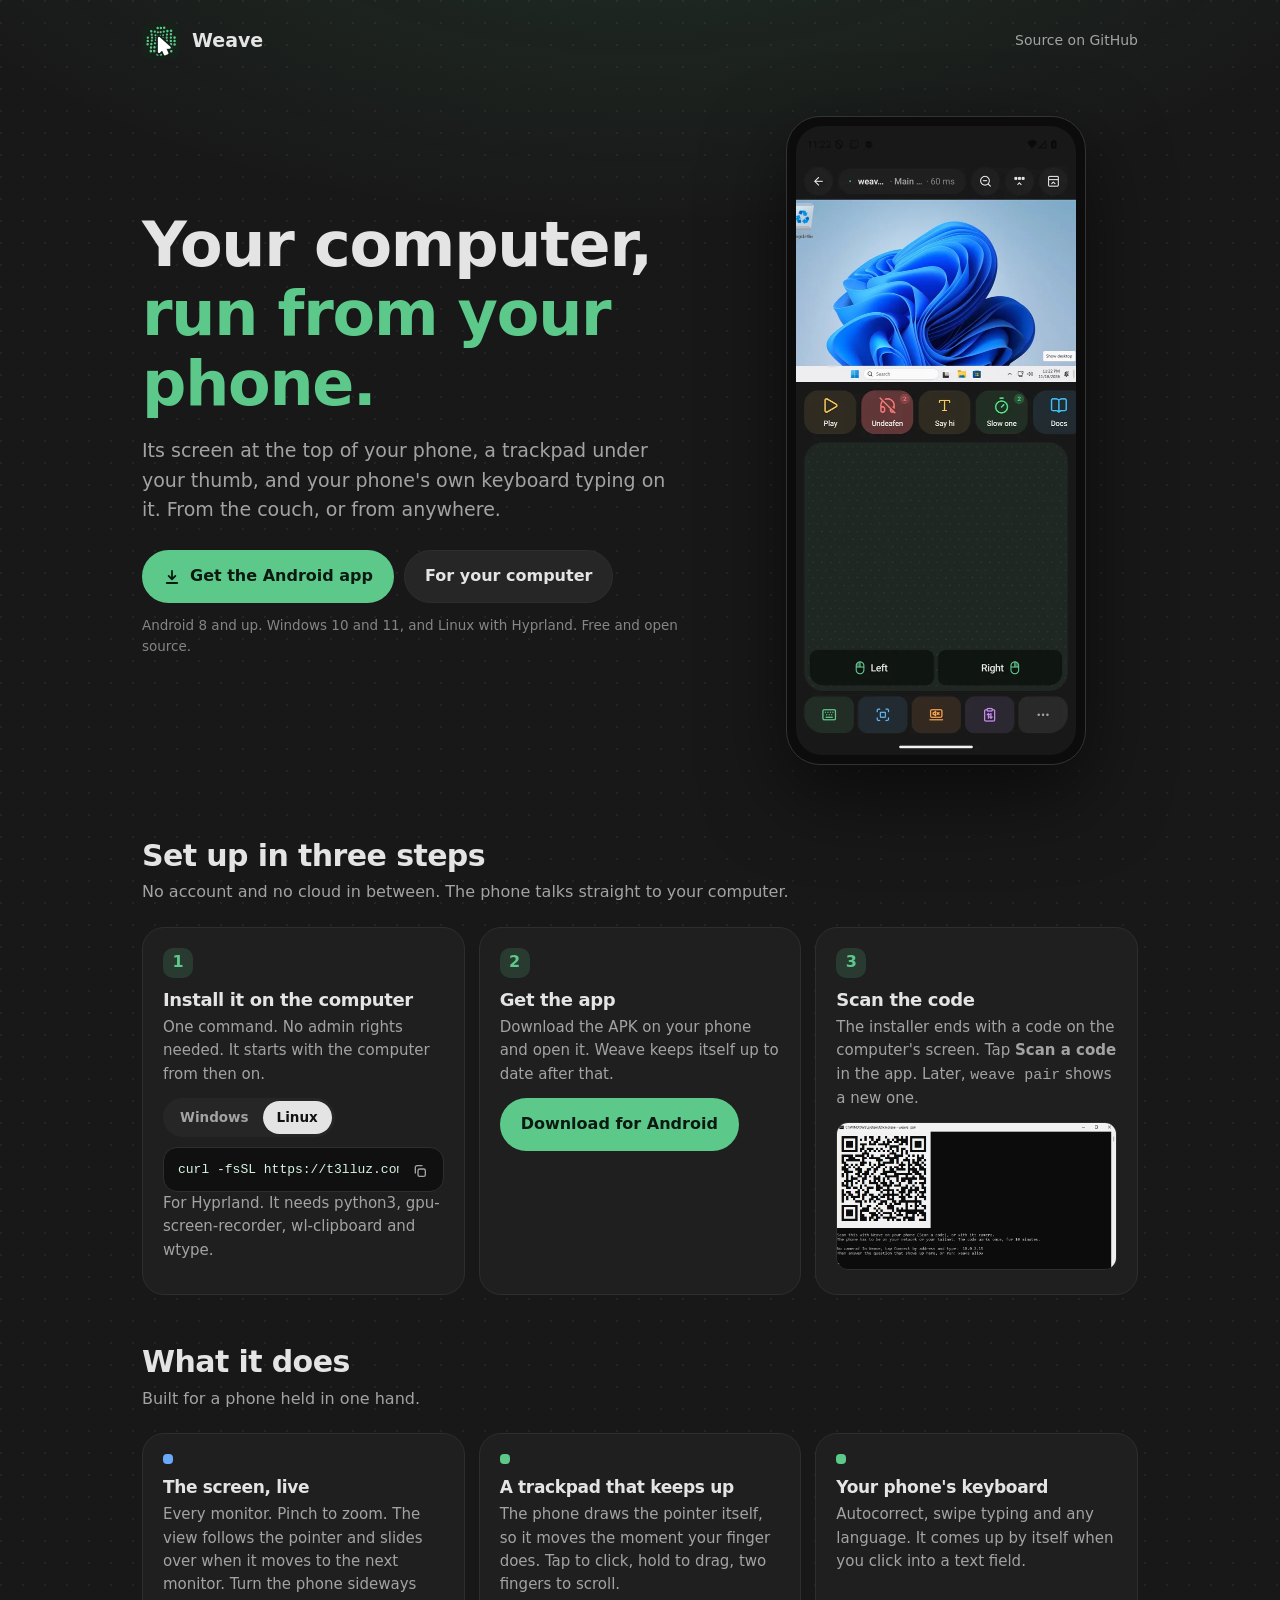
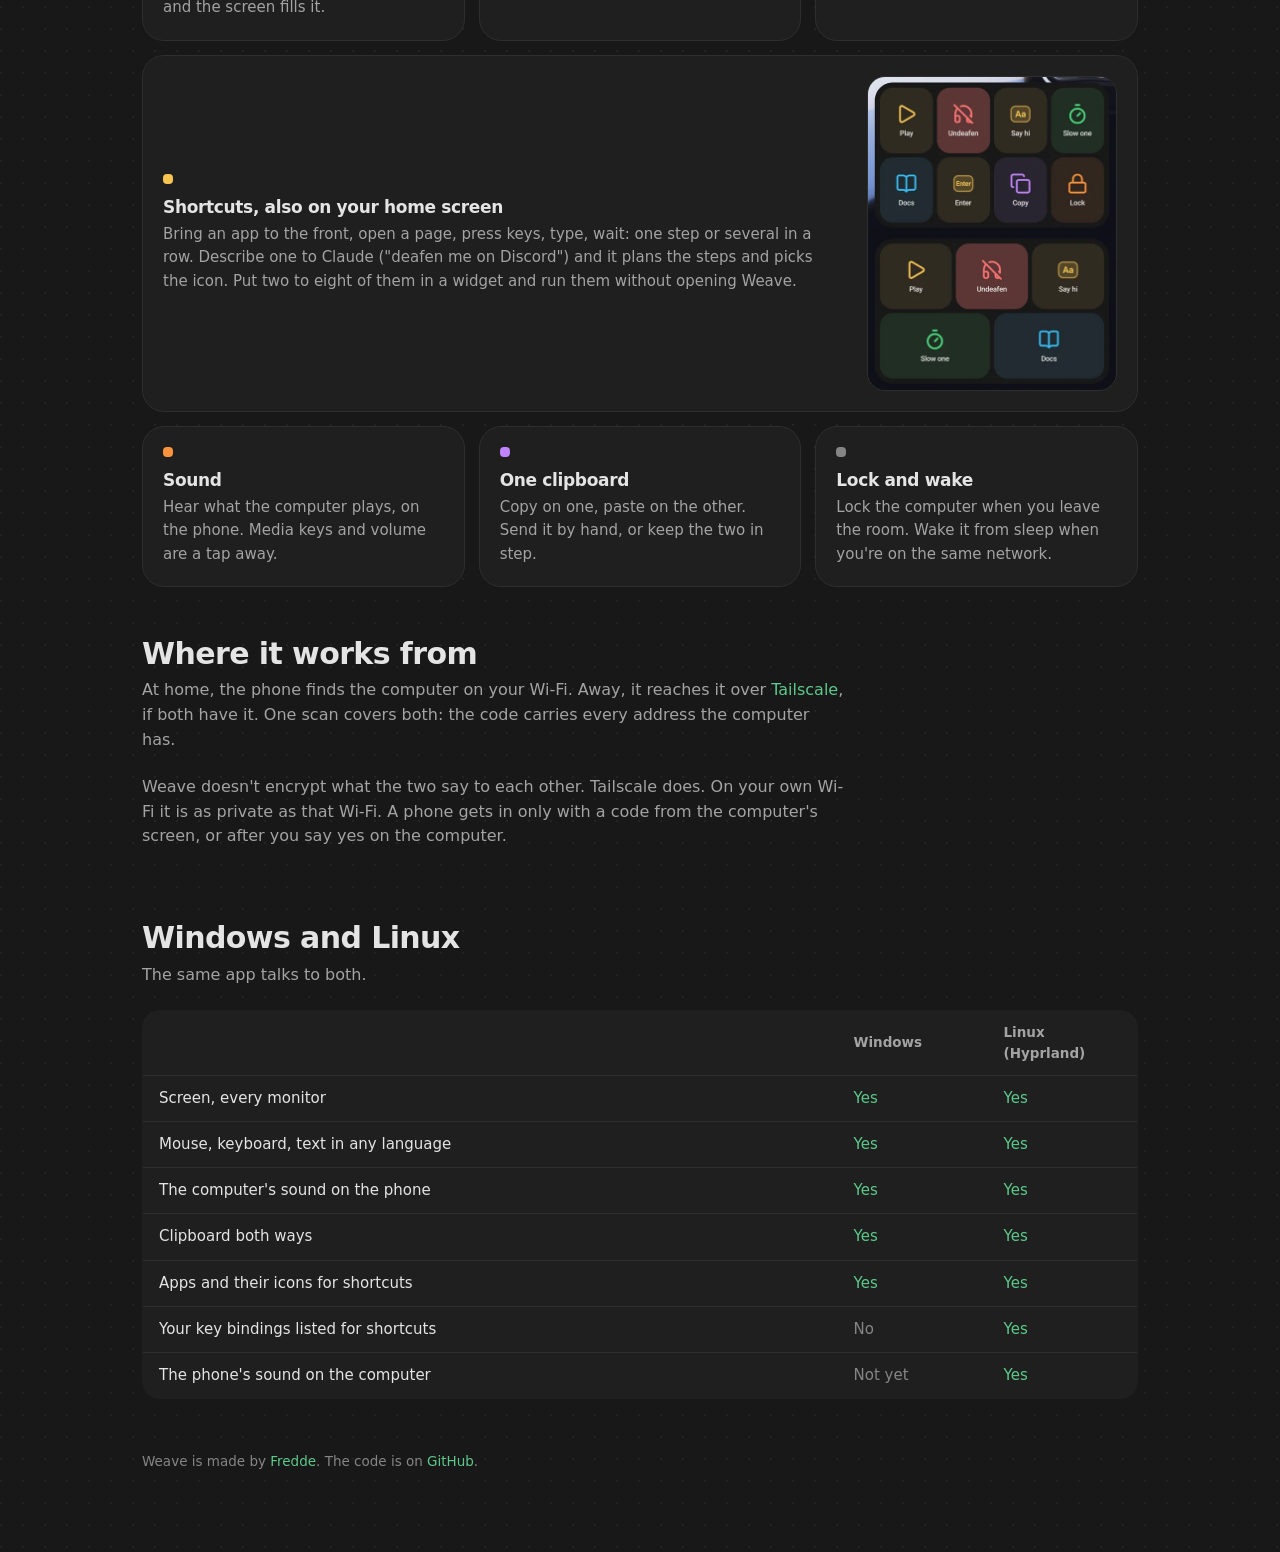
==== site/public/index.html @ c5b26ea0 "A website for Weave: the app, the computer side's installers and the page a scanned code opens Co-Au" ====
<!doctype html>
<html lang="en">
<head>
<meta charset="utf-8">
<meta name="viewport" content="width=device-width, initial-scale=1">
<title>Weave: your computer, run from your phone</title>
<meta name="description" content="See your computer's screen on your Android phone and drive it: trackpad, keyboard, shortcuts, sound. For Windows and Linux, on your own network or over Tailscale.">
<meta name="theme-color" content="#181818">
<link rel="icon" href="icon.svg" type="image/svg+xml">
<link rel="stylesheet" href="style.css">
</head>
<body>
<main>
  <div class="top">
    <img src="icon.svg" alt="">
    <b>Weave</b>
    <a class="repo" href="https://github.com/T3lluz/Weave">Source on GitHub</a>
  </div>

  <div class="hero">
    <div>
      <h1>Your computer, <span>run from your phone.</span></h1>
      <p class="lead">Its screen at the top of your phone, a trackpad under your thumb, and your phone's own keyboard typing on it. From the couch, or from anywhere.</p>
      <div class="buttons">
        <a class="button main" href="apk">
          <svg viewBox="0 0 24 24" fill="none" stroke="currentColor" stroke-width="2.4" stroke-linecap="round" stroke-linejoin="round"><path d="M12 4v11m0 0l-4.5-4.5M12 15l4.5-4.5M5 20h14"/></svg>
          Get the Android app
        </a>
        <a class="button" href="#computer">For your computer</a>
      </div>
      <p class="note">Android 8 and up. Windows 10 and 11, and Linux with Hyprland. Free and open source.</p>
    </div>
    <div class="phone"><img src="remote.webp" width="560" height="1257" alt="Weave on a phone: a Windows desktop at the top, a row of shortcuts, and a trackpad below"></div>
  </div>

  <section id="computer">
    <h2>Set up in three steps</h2>
    <p class="sub">No account and no cloud in between. The phone talks straight to your computer.</p>
    <div class="steps">
      <div class="step">
        <h3>Install it on the computer</h3>
        <p>One command. No admin rights needed. It starts with the computer from then on.</p>
        <div class="tabs" role="tablist" aria-label="Your computer's system">
          <button role="tab" id="tab-windows" aria-controls="for-windows" aria-selected="true">Windows</button>
          <button role="tab" id="tab-linux" aria-controls="for-linux" aria-selected="false">Linux</button>
        </div>
        <div id="for-windows" role="tabpanel" aria-labelledby="tab-windows">
          <div class="command"><code>irm https://t3lluz.com/weave/install.ps1 | iex</code><button class="copy" aria-label="Copy the command"></button></div>
          <p class="note">Paste it into PowerShell. It brings its own Python and ffmpeg, all in one folder of your own.</p>
        </div>
        <div id="for-linux" role="tabpanel" aria-labelledby="tab-linux" hidden>
          <div class="command"><code>curl -fsSL https://t3lluz.com/weave/install.sh | sh</code><button class="copy" aria-label="Copy the command"></button></div>
          <p class="note">For Hyprland. It needs python3, gpu-screen-recorder, wl-clipboard and wtype.</p>
        </div>
      </div>
      <div class="step">
        <h3>Get the app</h3>
        <p>Download the APK on your phone and open it. Weave keeps itself up to date after that.</p>
        <a class="button main" href="apk">Download for Android</a>
      </div>
      <div class="step">
        <h3>Scan the code</h3>
        <p>The installer ends with a code on the computer's screen. Tap <b>Scan a code</b> in the app. Later, <code>weave pair</code> shows a new one.</p>
        <img src="pair.webp" width="977" height="510" loading="lazy" alt="A terminal on Windows showing a QR code under the command weave pair">
      </div>
    </div>
  </section>

  <section>
    <h2>What it does</h2>
    <p class="sub">Built for a phone held in one hand.</p>
    <div class="grid">
      <div class="card"><div class="dot blue"></div><h3>The screen, live</h3><p>Every monitor. Pinch to zoom. The view follows the pointer and slides over when it moves to the next monitor. Turn the phone sideways and the screen fills it.</p></div>
      <div class="card"><div class="dot green"></div><h3>A trackpad that keeps up</h3><p>The phone draws the pointer itself, so it moves the moment your finger does. Tap to click, hold to drag, two fingers to scroll.</p></div>
      <div class="card"><div class="dot green"></div><h3>Your phone's keyboard</h3><p>Autocorrect, swipe typing and any language. It comes up by itself when you click into a text field.</p></div>
      <div class="card wide">
        <div>
          <div class="dot gold"></div>
          <h3>Shortcuts, also on your home screen</h3>
          <p>Bring an app to the front, open a page, press keys, type, wait: one step or several in a row. Describe one to Claude ("deafen me on Discord") and it plans the steps and picks the icon. Put two to eight of them in a widget and run them without opening Weave.</p>
        </div>
        <img src="widget.webp" width="500" height="633" loading="lazy" alt="Two Weave widgets on an Android home screen, one with eight shortcuts and one with five">
      </div>
      <div class="card"><div class="dot orange"></div><h3>Sound</h3><p>Hear what the computer plays, on the phone. Media keys and volume are a tap away.</p></div>
      <div class="card"><div class="dot violet"></div><h3>One clipboard</h3><p>Copy on one, paste on the other. Send it by hand, or keep the two in step.</p></div>
      <div class="card"><div class="dot grey"></div><h3>Lock and wake</h3><p>Lock the computer when you leave the room. Wake it from sleep when you're on the same network.</p></div>
    </div>
  </section>

  <section>
    <h2>Where it works from</h2>
    <p class="sub">At home, the phone finds the computer on your Wi-Fi. Away, it reaches it over <a href="https://tailscale.com">Tailscale</a>, if both have it. One scan covers both: the code carries every address the computer has.</p>
    <p class="sub">Weave doesn't encrypt what the two say to each other. Tailscale does. On your own Wi-Fi it is as private as that Wi-Fi. A phone gets in only with a code from the computer's screen, or after you say yes on the computer.</p>
  </section>

  <section>
    <h2>Windows and Linux</h2>
    <p class="sub">The same app talks to both.</p>
    <table>
      <tr><th></th><th>Windows</th><th>Linux (Hyprland)</th></tr>
      <tr><td>Screen, every monitor</td><td class="yes">Yes</td><td class="yes">Yes</td></tr>
      <tr><td>Mouse, keyboard, text in any language</td><td class="yes">Yes</td><td class="yes">Yes</td></tr>
      <tr><td>The computer's sound on the phone</td><td class="yes">Yes</td><td class="yes">Yes</td></tr>
      <tr><td>Clipboard both ways</td><td class="yes">Yes</td><td class="yes">Yes</td></tr>
      <tr><td>Apps and their icons for shortcuts</td><td class="yes">Yes</td><td class="yes">Yes</td></tr>
      <tr><td>Your key bindings listed for shortcuts</td><td class="no">No</td><td class="yes">Yes</td></tr>
      <tr><td>The phone's sound on the computer</td><td class="no">Not yet</td><td class="yes">Yes</td></tr>
    </table>
  </section>

  <footer>Weave is made by <a href="https://t3lluz.com/portfolio">Fredde</a>. The code is on <a href="https://github.com/T3lluz/Weave">GitHub</a>.</footer>
</main>
<script>
// which system's command shows: this one's, to start with
const tabs = [...document.querySelectorAll('[role=tab]')];
function pick(tab) {
  for (const t of tabs) {
    const on = t === tab;
    t.setAttribute('aria-selected', on);
    document.getElementById(t.getAttribute('aria-controls')).hidden = !on;
  }
}
tabs.forEach(t => t.addEventListener('click', () => pick(t)));
if (/Linux|X11/.test(navigator.userAgent) && !/Android/.test(navigator.userAgent)) pick(document.getElementById('tab-linux'));

const copyIcon = '<svg viewBox="0 0 24 24" fill="none" stroke="currentColor" stroke-width="2" stroke-linecap="round" stroke-linejoin="round"><rect x="9" y="9" width="11" height="11" rx="2.5"/><path d="M5 15V6.5A2.5 2.5 0 0 1 7.500 4H15"/></svg>';
const doneIcon = '<svg viewBox="0 0 24 24" fill="none" stroke="currentColor" stroke-width="2.6" stroke-linecap="round" stroke-linejoin="round"><path d="M5 12.5l4.5 4.5L19 7.500"/></svg>';
for (const button of document.querySelectorAll('.copy')) {
  button.innerHTML = copyIcon;
  button.addEventListener('click', async () => {
    try { await navigator.clipboard.writeText(button.previousElementSibling.textContent); } catch { return; }
    button.innerHTML = doneIcon; button.classList.add('done');
    setTimeout(() => { button.innerHTML = copyIcon; button.classList.remove('done'); }, 1400);
  });
}
</script>
</body>
</html>
---- site/public/style.css ----
:root {
  --bg: #181818; --surface: #1f1f1f; --raised: #262626; --line: #2e2e2e;
  --ink: #e4e4e4; --soft: #a3a3a3; --faint: #858585;
  --green: #5cc98a; --gold: #f5c451; --blue: #6aa9f7;
}
* { box-sizing: border-box; }
html { background: var(--bg); color: var(--ink); -webkit-text-size-adjust: 100%; scroll-behavior: smooth; }
body {
  margin: 0; font: 16px/1.55 system-ui, -apple-system, "Segoe UI", Roboto, sans-serif;
  /* the trackpad's weave, faint, behind the top of the page */
  background:
    radial-gradient(1100px 520px at 50% -140px, rgba(92, 201, 138, 0.13), transparent 70%),
    radial-gradient(circle at 1px 1px, rgba(255, 255, 255, 0.05) 1px, transparent 1.5px) 0 0 / 22px 22px;
  background-color: var(--bg);
}
/* pictures keep their shape whatever width they are given */
img { max-width: 100%; height: auto; }
a { color: var(--green); text-decoration: none; }
a:hover { text-decoration: underline; }
main { max-width: 1040px; margin: 0 auto; padding: 0 22px 80px; }
h1, h2, h3 { line-height: 1.12; letter-spacing: -0.02em; margin: 0; }

.top { display: flex; align-items: center; gap: 12px; padding: 22px 0; }
.top img { width: 38px; height: 38px; }
.top b { font-size: 19px; }
.top a.repo { margin-left: auto; color: var(--soft); font-size: 14px; }

.hero { display: grid; grid-template-columns: 1.15fr 0.85fr; gap: 44px; align-items: center; padding: 34px 0 30px; }
.hero h1 { font-size: clamp(38px, 6vw, 62px); font-weight: 800; }
.hero h1 span { color: var(--green); }
.hero p.lead { color: var(--soft); font-size: 19px; max-width: 30em; margin: 18px 0 26px; }
.buttons { display: flex; flex-wrap: wrap; gap: 10px; }
.button {
  display: inline-flex; align-items: center; gap: 9px; padding: 13px 20px; border-radius: 999px;
  background: var(--raised); color: var(--ink); font-weight: 650; border: 1px solid var(--line);
  transition: transform 0.12s ease, background 0.12s ease;
}
.button:hover { text-decoration: none; background: #303030; }
.button:active { transform: scale(0.97); }
.button.main { background: var(--green); color: #0d1a12; border-color: transparent; }
.button.main:hover { background: #6bd697; }
.button svg { width: 18px; height: 18px; }
.note { color: var(--faint); font-size: 13.5px; margin-top: 12px; }

.phone { justify-self: center; width: min(300px, 78vw); border-radius: 34px; padding: 9px; background: #0c0c0c; border: 1px solid #333; box-shadow: 0 30px 80px rgba(0, 0, 0, 0.55); }
.phone img { display: block; width: 100%; border-radius: 26px; }

section { padding: 44px 0 6px; }
section > h2 { font-size: 30px; font-weight: 750; margin-bottom: 8px; }
section > p.sub { color: var(--soft); margin: 0 0 22px; max-width: 44em; }

.steps { display: grid; grid-template-columns: repeat(3, 1fr); gap: 14px; counter-reset: step; }
.step { background: var(--surface); border: 1px solid var(--line); border-radius: 22px; padding: 20px; min-width: 0; }
.step::before {
  counter-increment: step; content: counter(step); display: grid; place-items: center; width: 30px; height: 30px;
  border-radius: 10px; background: rgba(92, 201, 138, 0.16); color: var(--green); font-weight: 800; margin-bottom: 12px;
}
.step h3 { font-size: 18px; margin-bottom: 6px; }
.step p { color: var(--soft); margin: 0 0 12px; font-size: 15px; }

.tabs { display: inline-flex; padding: 3px; border-radius: 999px; background: var(--raised); margin-bottom: 10px; }
.tabs button { all: unset; cursor: pointer; padding: 6px 14px; border-radius: 999px; font-size: 13.5px; font-weight: 650; color: var(--soft); }
.tabs button[aria-selected="true"] { background: var(--ink); color: #111; }
.tabs button:focus-visible, .copy:focus-visible, .button:focus-visible { outline: 2px solid var(--green); outline-offset: 2px; }
.command { position: relative; background: #101010; border: 1px solid var(--line); border-radius: 14px; padding: 12px 44px 12px 14px; }
.command code { display: block; font: 13px/1.5 ui-monospace, "Cascadia Code", Menlo, Consolas, monospace; color: #d7f5e3; overflow-x: auto; white-space: nowrap; }
.copy { all: unset; cursor: pointer; position: absolute; top: 7px; right: 7px; width: 32px; height: 32px; display: grid; place-items: center; border-radius: 9px; color: var(--soft); }
.copy:hover { background: var(--raised); color: var(--ink); }
.copy.done { color: var(--green); }
.copy svg { width: 16px; height: 16px; }
[hidden] { display: none !important; }
.step img { display: block; width: 100%; border-radius: 12px; border: 1px solid var(--line); }

.grid { display: grid; grid-template-columns: repeat(3, 1fr); gap: 14px; }
.card { background: var(--surface); border: 1px solid var(--line); border-radius: 22px; padding: 20px; }
.card h3 { font-size: 17px; margin-bottom: 6px; }
.card p { color: var(--soft); margin: 0; font-size: 15px; }
.card .dot { width: 10px; height: 10px; border-radius: 4px; margin-bottom: 14px; }
.dot.blue { background: var(--blue); } .dot.green { background: var(--green); } .dot.gold { background: var(--gold); }
.dot.orange { background: #fb923c; } .dot.violet { background: #c084fc; } .dot.grey { background: var(--faint); }
.buttons.centered { justify-content: center; }
.wide { display: grid; grid-template-columns: 1fr 250px; gap: 26px; align-items: center; grid-column: span 3; }
.wide img { width: 100%; border-radius: 18px; border: 1px solid var(--line); display: block; }

table { width: 100%; border-collapse: collapse; font-size: 15px; background: var(--surface); border: 1px solid var(--line); border-radius: 18px; overflow: hidden; }
th, td { text-align: left; padding: 11px 16px; border-bottom: 1px solid var(--line); }
tr:last-child td { border-bottom: 0; }
th { color: var(--soft); font-weight: 600; font-size: 13.5px; }
td:nth-child(n+2), th:nth-child(n+2) { width: 150px; }
.yes { color: var(--green); } .no { color: var(--faint); }

footer { color: var(--faint); font-size: 13.5px; padding: 46px 0 0; }

@media (max-width: 860px) {
  .hero { grid-template-columns: 1fr; gap: 30px; padding-top: 14px; }
  .steps, .grid { grid-template-columns: 1fr; }
  .wide { grid-template-columns: 1fr; grid-column: auto; }
  .wide img { max-width: 260px; }
  td:nth-child(n+2), th:nth-child(n+2) { width: 84px; }
}
@media (prefers-reduced-motion: reduce) { html { scroll-behavior: auto; } .button { transition: none; } }

/* the pairing page */
.pairing { min-height: 100vh; display: grid; place-items: center; text-align: center; padding: 24px; }
.pairing .box { max-width: 420px; }
.pairing img { width: 84px; height: 84px; margin-bottom: 18px; }
.pairing h1 { font-size: 30px; margin-bottom: 10px; }
.pairing p { color: var(--soft); margin: 0 0 22px; }
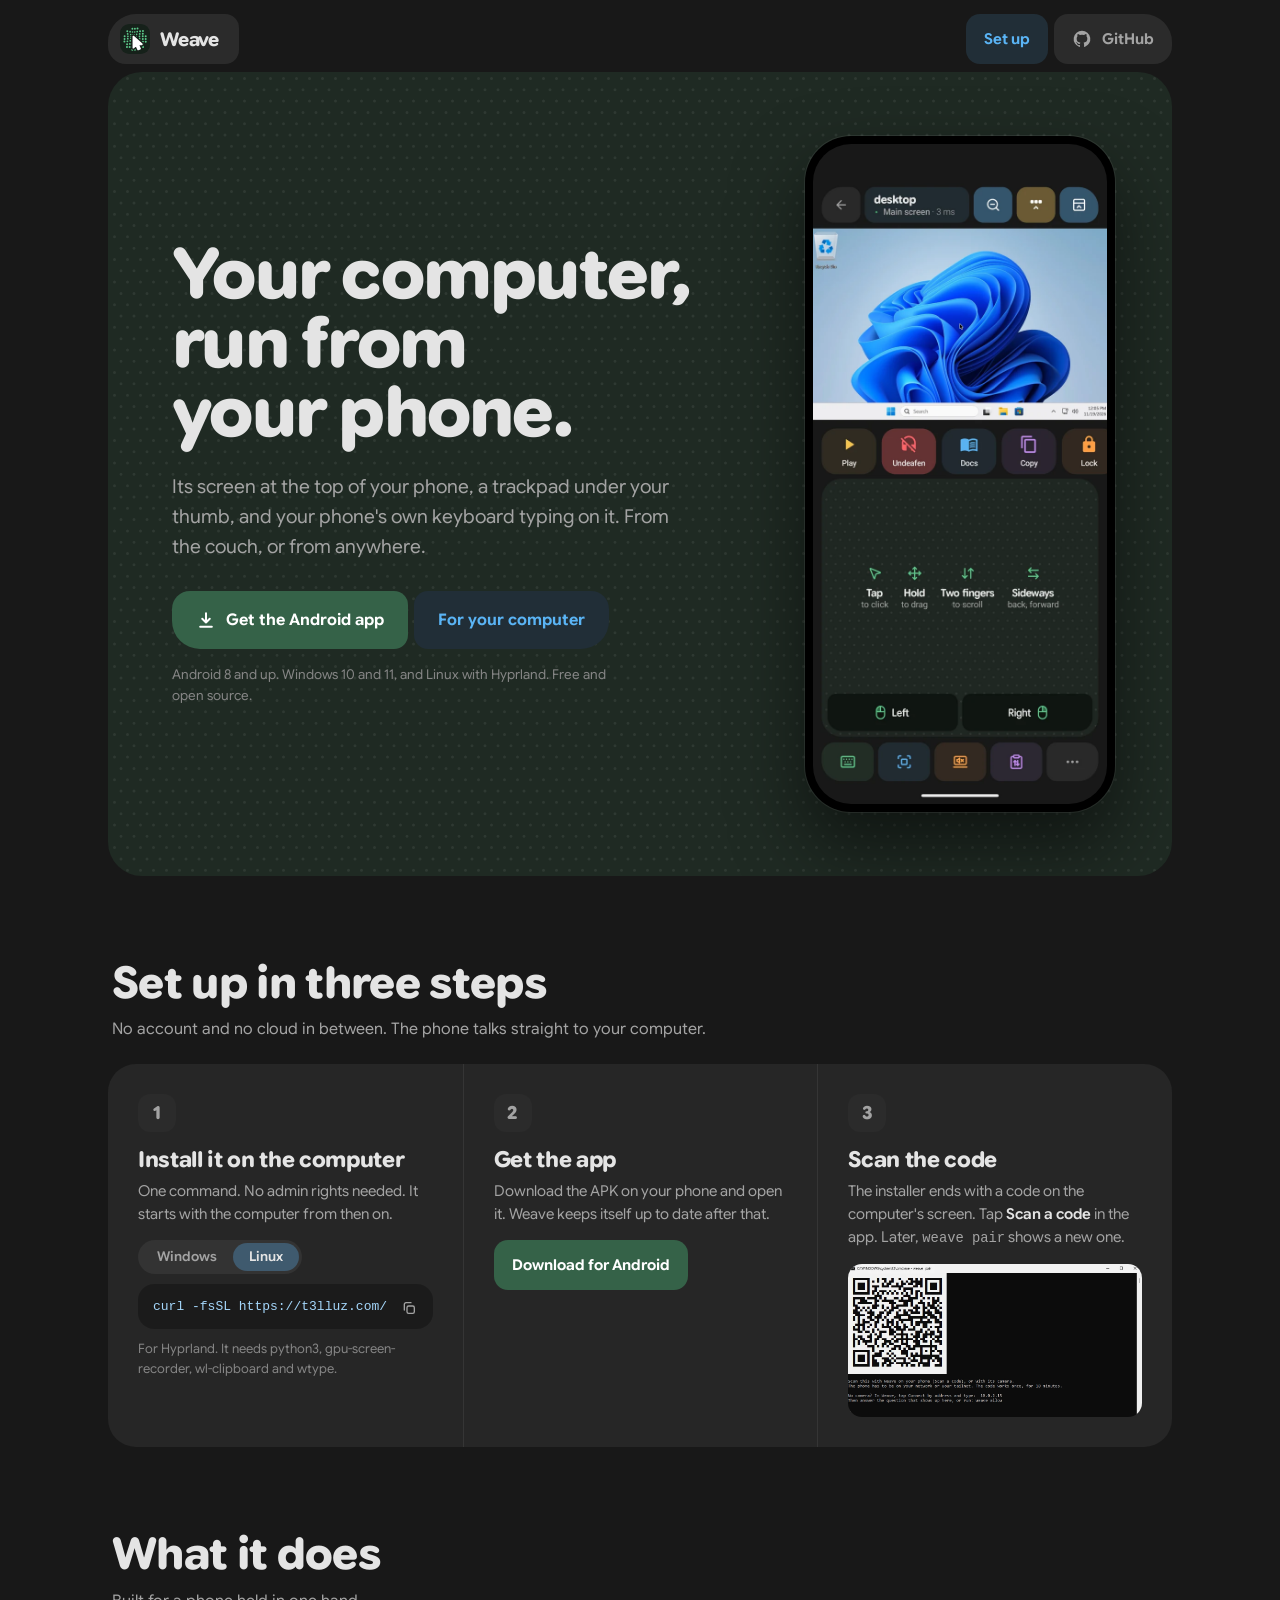
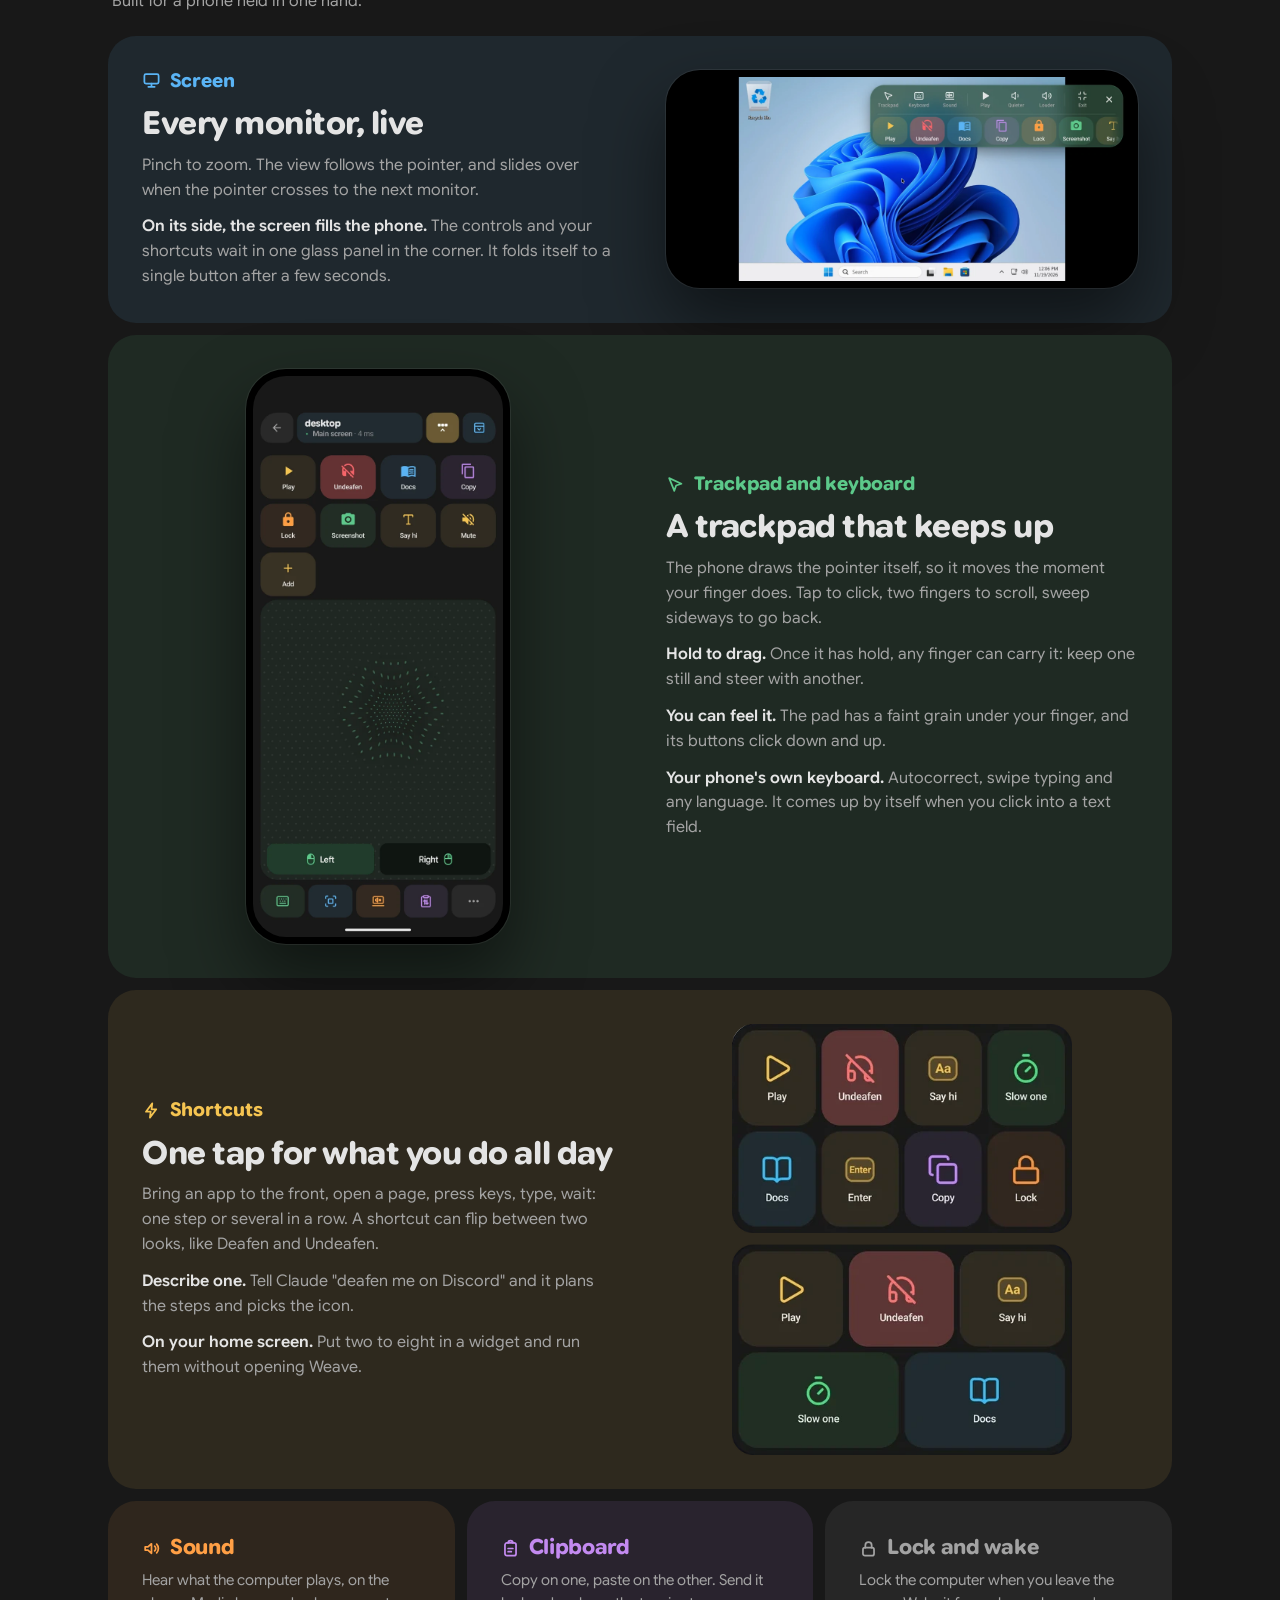
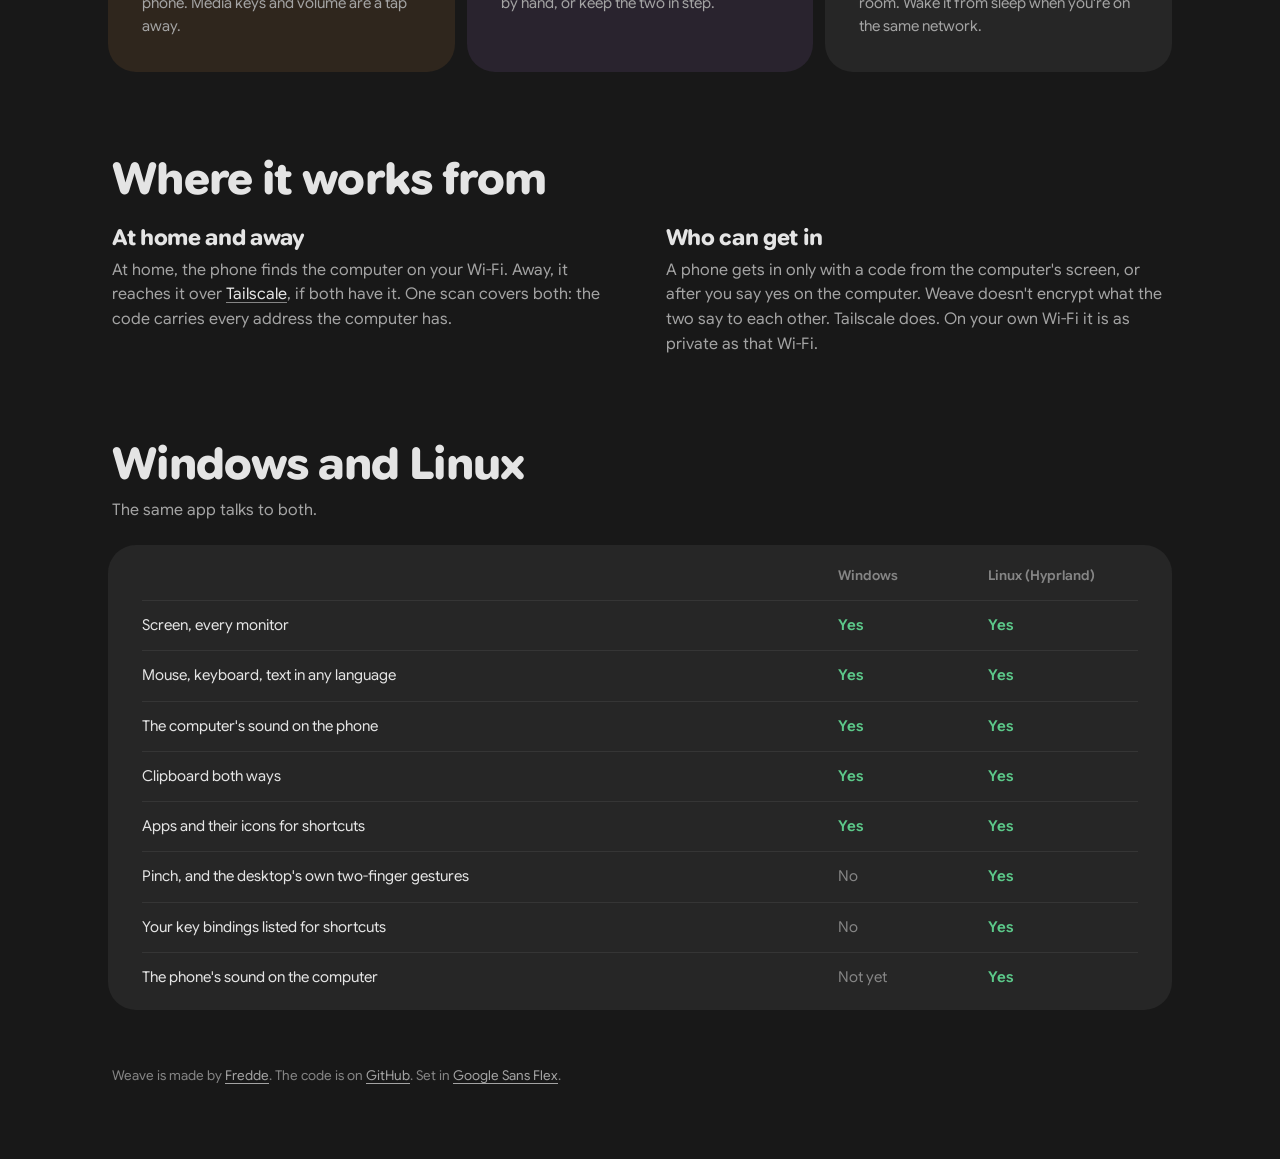
==== commit 520fc632: "The website wears the app's look, with new pictures, and the README follows the plugins' t3lluz.com/" ====
--- a/site/public/index.html
+++ b/site/public/index.html
@@ -6,38 +6,55 @@
 <title>Weave: your computer, run from your phone</title>
 <meta name="description" content="See your computer's screen on your Android phone and drive it: trackpad, keyboard, shortcuts, sound. For Windows and Linux, on your own network or over Tailscale.">
 <meta name="theme-color" content="#181818">
+<meta property="og:type" content="website">
+<meta property="og:title" content="Weave: your computer, run from your phone">
+<meta property="og:description" content="Its screen at the top of your phone, a trackpad under your thumb, and your phone's own keyboard typing on it. For Windows and Linux.">
+<meta property="og:url" content="https://t3lluz.com/weave/">
+<meta property="og:image" content="https://t3lluz.com/weave/og.png">
+<meta property="og:image:width" content="1200">
+<meta property="og:image:height" content="630">
+<meta name="twitter:card" content="summary_large_image">
 <link rel="icon" href="icon.svg" type="image/svg+xml">
-<link rel="stylesheet" href="style.css">
+<link rel="preload" href="fonts/weave-display.woff2" as="font" type="font/woff2" crossorigin>
+<link rel="stylesheet" href="style.css?v=2">
 </head>
 <body>
 <main>
-  <div class="top">
-    <img src="icon.svg" alt="">
-    <b>Weave</b>
-    <a class="repo" href="https://github.com/T3lluz/Weave">Source on GitHub</a>
-  </div>
+  <nav class="toprow" aria-label="Weave">
+    <a class="tile grey top-first brand" href="./"><img src="icon.svg" width="30" height="30" alt="">Weave</a>
+    <span class="gap"></span>
+    <a class="tile sky hide-small" href="#computer">Set up</a>
+    <a class="tile grey top-last" href="https://github.com/T3lluz/Weave">
+      <svg viewBox="0 0 24 24" fill="currentColor" aria-hidden="true"><path d="M12 2a10 10 0 0 0-3.16 19.49c.5.09.68-.22.68-.48v-1.7c-2.78.6-3.37-1.34-3.37-1.34-.46-1.16-1.11-1.47-1.11-1.47-.91-.62.07-.6.07-.6 1 .07 1.53 1.03 1.53 1.03.9 1.52 2.34 1.08 2.91.83.09-.65.35-1.09.63-1.34-2.22-.25-4.56-1.11-4.56-4.94 0-1.09.39-1.98 1.03-2.68-.1-.25-.45-1.27.1-2.64 0 0 .84-.27 2.75 1.02a9.6 9.6 0 0 1 5 0c1.91-1.29 2.75-1.02 2.75-1.02.55 1.37.2 2.39.1 2.64.64.7 1.03 1.59 1.03 2.68 0 3.84-2.34 4.68-4.57 4.93.36.31.68.92.68 1.85v2.74c0 .27.18.58.69.48A10 10 0 0 0 12 2Z"/></svg>
+      GitHub
+    </a>
+  </nav>
 
-  <div class="hero">
+  <header class="pad" data-weave>
+    <canvas aria-hidden="true"></canvas>
     <div>
-      <h1>Your computer, <span>run from your phone.</span></h1>
+      <h1>Your computer,<br>run from<br>your phone.</h1>
       <p class="lead">Its screen at the top of your phone, a trackpad under your thumb, and your phone's own keyboard typing on it. From the couch, or from anywhere.</p>
-      <div class="buttons">
-        <a class="button main" href="apk">
-          <svg viewBox="0 0 24 24" fill="none" stroke="currentColor" stroke-width="2.4" stroke-linecap="round" stroke-linejoin="round"><path d="M12 4v11m0 0l-4.5-4.5M12 15l4.5-4.5M5 20h14"/></svg>
+      <div class="dock">
+        <a class="tile tall lit green dock-first" href="apk">
+          <svg viewBox="0 0 24 24" fill="none" stroke="currentColor" stroke-width="2.4" stroke-linecap="round" stroke-linejoin="round" aria-hidden="true"><path d="M12 4v11m0 0l-4.5-4.5M12 15l4.5-4.5M5 20h14"/></svg>
           Get the Android app
         </a>
-        <a class="button" href="#computer">For your computer</a>
+        <a class="tile tall sky dock-last" href="#computer">For your computer</a>
       </div>
       <p class="note">Android 8 and up. Windows 10 and 11, and Linux with Hyprland. Free and open source.</p>
     </div>
-    <div class="phone"><img src="remote.webp" width="560" height="1257" alt="Weave on a phone: a Windows desktop at the top, a row of shortcuts, and a trackpad below"></div>
-  </div>
+    <div class="phone"><img src="remote.webp?v=2" width="640" height="1436" alt="Weave on a phone: a Windows desktop at the top, a row of shortcuts, and a trackpad below with its two mouse buttons"></div>
+  </header>
 
   <section id="computer">
-    <h2>Set up in three steps</h2>
-    <p class="sub">No account and no cloud in between. The phone talks straight to your computer.</p>
-    <div class="steps">
+    <div class="head">
+      <h2>Set up in three steps</h2>
+      <p>No account and no cloud in between. The phone talks straight to your computer.</p>
+    </div>
+    <div class="room grey steps">
       <div class="step">
+        <div class="n">1</div>
         <h3>Install it on the computer</h3>
         <p>One command. No admin rights needed. It starts with the computer from then on.</p>
         <div class="tabs" role="tablist" aria-label="Your computer's system">
@@ -46,19 +63,21 @@
         </div>
         <div id="for-windows" role="tabpanel" aria-labelledby="tab-windows">
           <div class="command"><code>irm https://t3lluz.com/weave/install.ps1 | iex</code><button class="copy" aria-label="Copy the command"></button></div>
-          <p class="note">Paste it into PowerShell. It brings its own Python and ffmpeg, all in one folder of your own.</p>
+          <p class="small">Paste it into PowerShell. It brings its own Python and ffmpeg, all in one folder of your own.</p>
         </div>
         <div id="for-linux" role="tabpanel" aria-labelledby="tab-linux" hidden>
           <div class="command"><code>curl -fsSL https://t3lluz.com/weave/install.sh | sh</code><button class="copy" aria-label="Copy the command"></button></div>
-          <p class="note">For Hyprland. It needs python3, gpu-screen-recorder, wl-clipboard and wtype.</p>
+          <p class="small">For Hyprland. It needs python3, gpu-screen-recorder, wl-clipboard and wtype.</p>
         </div>
       </div>
       <div class="step">
+        <div class="n">2</div>
         <h3>Get the app</h3>
         <p>Download the APK on your phone and open it. Weave keeps itself up to date after that.</p>
-        <a class="button main" href="apk">Download for Android</a>
+        <a class="tile lit green" href="apk">Download for Android</a>
       </div>
       <div class="step">
+        <div class="n">3</div>
         <h3>Scan the code</h3>
         <p>The installer ends with a code on the computer's screen. Tap <b>Scan a code</b> in the app. Later, <code>weave pair</code> shows a new one.</p>
         <img src="pair.webp" width="977" height="510" loading="lazy" alt="A terminal on Windows showing a QR code under the command weave pair">
@@ -67,72 +86,95 @@
   </section>
 
   <section>
-    <h2>What it does</h2>
-    <p class="sub">Built for a phone held in one hand.</p>
-    <div class="grid">
-      <div class="card"><div class="dot blue"></div><h3>The screen, live</h3><p>Every monitor. Pinch to zoom. The view follows the pointer and slides over when it moves to the next monitor. Turn the phone sideways and the screen fills it.</p></div>
-      <div class="card"><div class="dot green"></div><h3>A trackpad that keeps up</h3><p>The phone draws the pointer itself, so it moves the moment your finger does. Tap to click, hold to drag, two fingers to scroll.</p></div>
-      <div class="card"><div class="dot green"></div><h3>Your phone's keyboard</h3><p>Autocorrect, swipe typing and any language. It comes up by itself when you click into a text field.</p></div>
-      <div class="card wide">
+    <div class="head">
+      <h2>What it does</h2>
+      <p>Built for a phone held in one hand.</p>
+    </div>
+    <div class="rooms">
+      <div class="room sky wide">
         <div>
-          <div class="dot gold"></div>
-          <h3>Shortcuts, also on your home screen</h3>
-          <p>Bring an app to the front, open a page, press keys, type, wait: one step or several in a row. Describe one to Claude ("deafen me on Discord") and it plans the steps and picks the icon. Put two to eight of them in a widget and run them without opening Weave.</p>
+          <p class="room-title"><svg viewBox="0 0 24 24" fill="none" stroke="currentColor" stroke-width="2.2" stroke-linecap="round" stroke-linejoin="round" aria-hidden="true"><rect x="3" y="4" width="18" height="12" rx="2"/><path d="M8 20h8M12 16v4"/></svg>Screen</p>
+          <h3>Every monitor, live</h3>
+          <p>Pinch to zoom. The view follows the pointer, and slides over when the pointer crosses to the next monitor.</p>
+          <p><b>On its side, the screen fills the phone.</b> The controls and your shortcuts wait in one glass panel in the corner. It folds itself to a single button after a few seconds.</p>
         </div>
-        <img src="widget.webp" width="500" height="633" loading="lazy" alt="Two Weave widgets on an Android home screen, one with eight shortcuts and one with five">
+        <div class="shot"><div class="phone side"><img src="full.webp?v=2" width="1212" height="540" loading="lazy" alt="Weave full screen on a phone held sideways: a Windows desktop with a green glass panel of controls and shortcuts in the top corner"></div></div>
       </div>
-      <div class="card"><div class="dot orange"></div><h3>Sound</h3><p>Hear what the computer plays, on the phone. Media keys and volume are a tap away.</p></div>
-      <div class="card"><div class="dot violet"></div><h3>One clipboard</h3><p>Copy on one, paste on the other. Send it by hand, or keep the two in step.</p></div>
-      <div class="card"><div class="dot grey"></div><h3>Lock and wake</h3><p>Lock the computer when you leave the room. Wake it from sleep when you're on the same network.</p></div>
+
+      <div class="room green wide flip">
+        <div>
+          <p class="room-title"><svg viewBox="0 0 24 24" fill="none" stroke="currentColor" stroke-width="2.2" stroke-linecap="round" stroke-linejoin="round" aria-hidden="true"><path d="M4 4l6.5 16 2.3-6.7L19.5 11 4 4Z"/></svg>Trackpad and keyboard</p>
+          <h3>A trackpad that keeps up</h3>
+          <p>The phone draws the pointer itself, so it moves the moment your finger does. Tap to click, two fingers to scroll, sweep sideways to go back.</p>
+          <p><b>Hold to drag.</b> Once it has hold, any finger can carry it: keep one still and steer with another.</p>
+          <p><b>You can feel it.</b> The pad has a faint grain under your finger, and its buttons click down and up.</p>
+          <p><b>Your phone's own keyboard.</b> Autocorrect, swipe typing and any language. It comes up by itself when you click into a text field.</p>
+        </div>
+        <div class="shot"><div class="phone"><img src="pad.webp?v=2" width="640" height="1436" loading="lazy" alt="Weave with the screen folded away: a grid of shortcuts over a large trackpad, lit green where a held finger is dragging"></div></div>
+      </div>
+
+      <div class="room yellow wide">
+        <div>
+          <p class="room-title"><svg viewBox="0 0 24 24" fill="none" stroke="currentColor" stroke-width="2.2" stroke-linecap="round" stroke-linejoin="round" aria-hidden="true"><path d="M13 3L5 13.500h6L10 21l8-10.500h-6L13 3Z"/></svg>Shortcuts</p>
+          <h3>One tap for what you do all day</h3>
+          <p>Bring an app to the front, open a page, press keys, type, wait: one step or several in a row. A shortcut can flip between two looks, like Deafen and Undeafen.</p>
+          <p><b>Describe one.</b> Tell Claude "deafen me on Discord" and it plans the steps and picks the icon.</p>
+          <p><b>On your home screen.</b> Put two to eight in a widget and run them without opening Weave.</p>
+        </div>
+        <div class="shot widget"><img src="widget.webp?v=2" width="471" height="598" loading="lazy" alt="Two Weave widgets on an Android home screen, one with eight shortcuts and one with five"></div>
+      </div>
+
+      <div class="room orange small">
+        <h3 class="room-title"><svg viewBox="0 0 24 24" fill="none" stroke="currentColor" stroke-width="2.2" stroke-linecap="round" stroke-linejoin="round" aria-hidden="true"><path d="M4 10v4h3.500L12 18V6L7.5 10H4ZM16 9a4 4 0 0 1 0 6M18.5 6.500a8 8 0 0 1 0 11"/></svg>Sound</h3>
+        <p>Hear what the computer plays, on the phone. Media keys and volume are a tap away.</p>
+      </div>
+      <div class="room violet small">
+        <h3 class="room-title"><svg viewBox="0 0 24 24" fill="none" stroke="currentColor" stroke-width="2.2" stroke-linecap="round" stroke-linejoin="round" aria-hidden="true"><rect x="5" y="5" width="14" height="16" rx="2.5"/><path d="M9 5a3 3 0 0 1 6 0M9 12h6M9 16h4"/></svg>Clipboard</h3>
+        <p>Copy on one, paste on the other. Send it by hand, or keep the two in step.</p>
+      </div>
+      <div class="room grey small">
+        <h3 class="room-title"><svg viewBox="0 0 24 24" fill="none" stroke="currentColor" stroke-width="2.2" stroke-linecap="round" stroke-linejoin="round" aria-hidden="true"><rect x="5" y="11" width="14" height="10" rx="2.5"/><path d="M8 11V8a4 4 0 0 1 8 0v3"/></svg>Lock and wake</h3>
+        <p>Lock the computer when you leave the room. Wake it from sleep when you're on the same network.</p>
+      </div>
     </div>
   </section>
 
   <section>
-    <h2>Where it works from</h2>
-    <p class="sub">At home, the phone finds the computer on your Wi-Fi. Away, it reaches it over <a href="https://tailscale.com">Tailscale</a>, if both have it. One scan covers both: the code carries every address the computer has.</p>
-    <p class="sub">Weave doesn't encrypt what the two say to each other. Tailscale does. On your own Wi-Fi it is as private as that Wi-Fi. A phone gets in only with a code from the computer's screen, or after you say yes on the computer.</p>
+    <div class="head"><h2>Where it works from</h2></div>
+    <div class="where">
+      <div>
+        <h3>At home and away</h3>
+        <p>At home, the phone finds the computer on your Wi-Fi. Away, it reaches it over <a href="https://tailscale.com">Tailscale</a>, if both have it. One scan covers both: the code carries every address the computer has.</p>
+      </div>
+      <div>
+        <h3>Who can get in</h3>
+        <p>A phone gets in only with a code from the computer's screen, or after you say yes on the computer. Weave doesn't encrypt what the two say to each other. Tailscale does. On your own Wi-Fi it is as private as that Wi-Fi.</p>
+      </div>
+    </div>
   </section>
 
   <section>
-    <h2>Windows and Linux</h2>
-    <p class="sub">The same app talks to both.</p>
-    <table>
-      <tr><th></th><th>Windows</th><th>Linux (Hyprland)</th></tr>
-      <tr><td>Screen, every monitor</td><td class="yes">Yes</td><td class="yes">Yes</td></tr>
-      <tr><td>Mouse, keyboard, text in any language</td><td class="yes">Yes</td><td class="yes">Yes</td></tr>
-      <tr><td>The computer's sound on the phone</td><td class="yes">Yes</td><td class="yes">Yes</td></tr>
-      <tr><td>Clipboard both ways</td><td class="yes">Yes</td><td class="yes">Yes</td></tr>
-      <tr><td>Apps and their icons for shortcuts</td><td class="yes">Yes</td><td class="yes">Yes</td></tr>
-      <tr><td>Your key bindings listed for shortcuts</td><td class="no">No</td><td class="yes">Yes</td></tr>
-      <tr><td>The phone's sound on the computer</td><td class="no">Not yet</td><td class="yes">Yes</td></tr>
-    </table>
+    <div class="head">
+      <h2>Windows and Linux</h2>
+      <p>The same app talks to both.</p>
+    </div>
+    <div class="room grey table">
+      <table>
+        <tr><th></th><th>Windows</th><th>Linux (Hyprland)</th></tr>
+        <tr><td>Screen, every monitor</td><td class="yes">Yes</td><td class="yes">Yes</td></tr>
+        <tr><td>Mouse, keyboard, text in any language</td><td class="yes">Yes</td><td class="yes">Yes</td></tr>
+        <tr><td>The computer's sound on the phone</td><td class="yes">Yes</td><td class="yes">Yes</td></tr>
+        <tr><td>Clipboard both ways</td><td class="yes">Yes</td><td class="yes">Yes</td></tr>
+        <tr><td>Apps and their icons for shortcuts</td><td class="yes">Yes</td><td class="yes">Yes</td></tr>
+        <tr><td>Pinch, and the desktop's own two-finger gestures</td><td class="no">No</td><td class="yes">Yes</td></tr>
+        <tr><td>Your key bindings listed for shortcuts</td><td class="no">No</td><td class="yes">Yes</td></tr>
+        <tr><td>The phone's sound on the computer</td><td class="no">Not yet</td><td class="yes">Yes</td></tr>
+      </table>
+    </div>
   </section>
 
-  <footer>Weave is made by <a href="https://t3lluz.com/portfolio">Fredde</a>. The code is on <a href="https://github.com/T3lluz/Weave">GitHub</a>.</footer>
+  <footer>Weave is made by <a href="https://t3lluz.com/portfolio">Fredde</a>. The code is on <a href="https://github.com/T3lluz/Weave">GitHub</a>. Set in <a href="fonts/OFL.txt">Google Sans Flex</a>.</footer>
 </main>
-<script>
-// which system's command shows: this one's, to start with
-const tabs = [...document.querySelectorAll('[role=tab]')];
-function pick(tab) {
-  for (const t of tabs) {
-    const on = t === tab;
-    t.setAttribute('aria-selected', on);
-    document.getElementById(t.getAttribute('aria-controls')).hidden = !on;
-  }
-}
-tabs.forEach(t => t.addEventListener('click', () => pick(t)));
-if (/Linux|X11/.test(navigator.userAgent) && !/Android/.test(navigator.userAgent)) pick(document.getElementById('tab-linux'));
-
-const copyIcon = '<svg viewBox="0 0 24 24" fill="none" stroke="currentColor" stroke-width="2" stroke-linecap="round" stroke-linejoin="round"><rect x="9" y="9" width="11" height="11" rx="2.5"/><path d="M5 15V6.5A2.5 2.5 0 0 1 7.500 4H15"/></svg>';
-const doneIcon = '<svg viewBox="0 0 24 24" fill="none" stroke="currentColor" stroke-width="2.6" stroke-linecap="round" stroke-linejoin="round"><path d="M5 12.5l4.5 4.5L19 7.500"/></svg>';
-for (const button of document.querySelectorAll('.copy')) {
-  button.innerHTML = copyIcon;
-  button.addEventListener('click', async () => {
-    try { await navigator.clipboard.writeText(button.previousElementSibling.textContent); } catch { return; }
-    button.innerHTML = doneIcon; button.classList.add('done');
-    setTimeout(() => { button.innerHTML = copyIcon; button.classList.remove('done'); }, 1400);
-  });
-}
-</script>
+<script src="weave.js?v=2"></script>
 </body>
 </html>
--- a/site/public/style.css
+++ b/site/public/style.css
@@ -1,108 +1,187 @@
+/*
+ * Weave's site wears the app's look: the page's dark, a room per subject (a flat tint of its
+ * colour, no edge, nothing inside it in a box of its own), tiles as the dock has them, and the
+ * app's round heavy display face. The colours mean what they mean in the app: sky is the
+ * computer's screen, green your hands, yellow the shortcuts, orange sound, violet the clipboard.
+ */
+@font-face {
+  font-family: "Weave Display"; font-weight: 500 900; font-display: swap;
+  src: url("fonts/weave-display.woff2") format("woff2");
+}
+@font-face {
+  font-family: "Weave Text"; font-weight: 400 700; font-display: swap;
+  src: url("fonts/weave-text.woff2") format("woff2");
+}
+
 :root {
-  --bg: #181818; --surface: #1f1f1f; --raised: #262626; --line: #2e2e2e;
-  --ink: #e4e4e4; --soft: #a3a3a3; --faint: #858585;
-  --green: #5cc98a; --gold: #f5c451; --blue: #6aa9f7;
+  --bg: #181818; --ink: #e4e4e4; --soft: #a3a3a3; --faint: #858585;
+  --sky: #5ab4f5; --green: #5cc98a; --yellow: #f5c451; --orange: #ff9f45; --violet: #c38af0; --grey: #a3a3a3;
+  --display: "Weave Display", "Google Sans Flex", system-ui, sans-serif;
+  --text: "Weave Text", system-ui, -apple-system, "Segoe UI", Roboto, sans-serif;
+  --room: 28px;
+  --side: clamp(14px, 3.4vw, 28px);
 }
+
 * { box-sizing: border-box; }
 html { background: var(--bg); color: var(--ink); -webkit-text-size-adjust: 100%; scroll-behavior: smooth; }
-body {
-  margin: 0; font: 16px/1.55 system-ui, -apple-system, "Segoe UI", Roboto, sans-serif;
-  /* the trackpad's weave, faint, behind the top of the page */
-  background:
-    radial-gradient(1100px 520px at 50% -140px, rgba(92, 201, 138, 0.13), transparent 70%),
-    radial-gradient(circle at 1px 1px, rgba(255, 255, 255, 0.05) 1px, transparent 1.5px) 0 0 / 22px 22px;
-  background-color: var(--bg);
+body { margin: 0; font: 16px/1.55 var(--text); }
+img { max-width: 100%; height: auto; display: block; }
+a { color: inherit; }
+p { margin: 0; }
+h1, h2, h3 { margin: 0; font-family: var(--display); font-weight: 760; letter-spacing: -0.015em; line-height: 1.08; }
+code { font: 0.92em/1.5 ui-monospace, "Cascadia Code", "JetBrains Mono", Menlo, Consolas, monospace; }
+[hidden] { display: none !important; }
+:focus-visible { outline: 2px solid var(--ink); outline-offset: 3px; }
+
+main { max-width: 1120px; margin: 0 auto; padding: 0 var(--side) 72px; }
+
+/* a subject's colour, set once on whatever wears it */
+.sky { --tone: var(--sky); } .green { --tone: var(--green); } .yellow { --tone: var(--yellow); }
+.orange { --tone: var(--orange); } .violet { --tone: var(--violet); } .grey { --tone: var(--grey); }
+
+/* ── tiles: the dock's, and the top row's ─────────────────────────────── */
+.tile {
+  display: inline-flex; align-items: center; justify-content: center; gap: 10px;
+  height: 50px; padding: 0 18px; border-radius: 14px; border: 0; cursor: pointer;
+  background: color-mix(in srgb, var(--tone) 14%, var(--bg)); color: var(--tone);
+  font: 650 15px/1 var(--text); text-decoration: none; white-space: nowrap;
+  transition: transform 0.14s cubic-bezier(0.3, 1.6, 0.5, 1), background-color 0.16s ease;
 }
-/* pictures keep their shape whatever width they are given */
-img { max-width: 100%; height: auto; }
-a { color: var(--green); text-decoration: none; }
-a:hover { text-decoration: underline; }
-main { max-width: 1040px; margin: 0 auto; padding: 0 22px 80px; }
-h1, h2, h3 { line-height: 1.12; letter-spacing: -0.02em; margin: 0; }
+.tile:hover { background: color-mix(in srgb, var(--tone) 22%, var(--bg)); }
+.tile:active { transform: scale(0.95); }
+.tile svg { width: 20px; height: 20px; flex: none; }
+.tile.lit { background: color-mix(in srgb, var(--tone) 42%, var(--bg)); color: #fff; }
+.tile.lit:hover { background: color-mix(in srgb, var(--tone) 50%, var(--bg)); }
+.tile.tall { height: 58px; padding: 0 24px; font-size: 16px; }
+/* the end tiles take a rounder corner where they sit in a corner of their own */
+.tile.top-first { border-radius: 28px 14px 14px 18px; }
+.tile.top-last { border-radius: 14px 28px 18px 14px; }
+.tile.dock-first { border-radius: 18px 14px 14px 28px; }
+.tile.dock-last { border-radius: 14px 18px 28px 14px; }
 
-.top { display: flex; align-items: center; gap: 12px; padding: 22px 0; }
-.top img { width: 38px; height: 38px; }
-.top b { font-size: 19px; }
-.top a.repo { margin-left: auto; color: var(--soft); font-size: 14px; }
+.toprow { display: flex; align-items: center; gap: 6px; padding: 14px 0 8px; }
+.toprow .brand { color: var(--ink); font: 760 19px/1 var(--display); letter-spacing: -0.01em; padding: 0 20px 0 12px; }
+.toprow .brand img { width: 30px; height: 30px; border-radius: 9px; }
+.toprow .gap { flex: 1; }
 
-.hero { display: grid; grid-template-columns: 1.15fr 0.85fr; gap: 44px; align-items: center; padding: 34px 0 30px; }
-.hero h1 { font-size: clamp(38px, 6vw, 62px); font-weight: 800; }
-.hero h1 span { color: var(--green); }
-.hero p.lead { color: var(--soft); font-size: 19px; max-width: 30em; margin: 18px 0 26px; }
-.buttons { display: flex; flex-wrap: wrap; gap: 10px; }
-.button {
-  display: inline-flex; align-items: center; gap: 9px; padding: 13px 20px; border-radius: 999px;
-  background: var(--raised); color: var(--ink); font-weight: 650; border: 1px solid var(--line);
-  transition: transform 0.12s ease, background 0.12s ease;
+/* ── rooms ────────────────────────────────────────────────────────────── */
+.room {
+  border-radius: var(--room); padding: clamp(20px, 3vw, 34px);
+  background: color-mix(in srgb, var(--tone) 10%, var(--bg));
 }
-.button:hover { text-decoration: none; background: #303030; }
-.button:active { transform: scale(0.97); }
-.button.main { background: var(--green); color: #0d1a12; border-color: transparent; }
-.button.main:hover { background: #6bd697; }
-.button svg { width: 18px; height: 18px; }
-.note { color: var(--faint); font-size: 13.5px; margin-top: 12px; }
+.room .room-title { display: flex; align-items: center; gap: 9px; color: var(--tone); font: 760 19px/1.2 var(--display); margin-bottom: 14px; }
+.room .room-title svg { width: 19px; height: 19px; flex: none; }
+.room h3 { font-size: clamp(24px, 2.6vw, 32px); margin-bottom: 12px; }
+.room p { color: var(--soft); max-width: 34em; }
+.room p + p { margin-top: 12px; }
+.room p b { color: var(--ink); font-weight: 600; }
 
-.phone { justify-self: center; width: min(300px, 78vw); border-radius: 34px; padding: 9px; background: #0c0c0c; border: 1px solid #333; box-shadow: 0 30px 80px rgba(0, 0, 0, 0.55); }
-.phone img { display: block; width: 100%; border-radius: 26px; }
+/* ── the hero is the trackpad ─────────────────────────────────────────── */
+.pad {
+  position: relative; overflow: hidden; isolation: isolate; border-radius: 34px;
+  background: color-mix(in srgb, var(--green) 10%, var(--bg));
+  display: grid; grid-template-columns: minmax(0, 1.3fr) minmax(0, 0.7fr); align-items: center; gap: 28px;
+  padding: clamp(26px, 5vw, 64px); padding-right: clamp(20px, 4vw, 56px);
+  touch-action: pan-y;
+}
+/* the weave: drawn by weave.js where it runs, and as plain dots where it doesn't */
+.pad canvas { position: absolute; inset: 0; width: 100%; height: 100%; z-index: -1; pointer-events: none; }
+.pad.plain { background-image: radial-gradient(circle, rgba(255, 255, 255, 0.07) 1.5px, transparent 2px); background-size: 13px 11.3px; }
+.pad h1 { font-size: clamp(40px, 5.6vw, 70px); font-weight: 820; line-height: 0.98; letter-spacing: -0.025em; }
+.pad .lead { color: var(--soft); font-size: clamp(17px, 1.5vw, 20px); max-width: 27em; margin: 26px 0 30px; }
+.dock { display: flex; flex-wrap: wrap; gap: 6px; }
+.pad .note { color: var(--faint); font-size: 13.5px; margin-top: 16px; max-width: 34em; }
 
-section { padding: 44px 0 6px; }
-section > h2 { font-size: 30px; font-weight: 750; margin-bottom: 8px; }
-section > p.sub { color: var(--soft); margin: 0 0 22px; max-width: 44em; }
+.phone { justify-self: center; width: min(310px, 76vw); padding: 8px; border-radius: 46px; background: #000; box-shadow: 0 0 0 1px rgba(255, 255, 255, 0.07), 0 34px 70px rgba(0, 0, 0, 0.5); }
+.phone img { width: 100%; border-radius: 38px; }
+.phone.side { width: min(560px, 100%); padding: 7px; border-radius: 34px; }
+.phone.side img { border-radius: 27px; }
 
-.steps { display: grid; grid-template-columns: repeat(3, 1fr); gap: 14px; counter-reset: step; }
-.step { background: var(--surface); border: 1px solid var(--line); border-radius: 22px; padding: 20px; min-width: 0; }
-.step::before {
-  counter-increment: step; content: counter(step); display: grid; place-items: center; width: 30px; height: 30px;
-  border-radius: 10px; background: rgba(92, 201, 138, 0.16); color: var(--green); font-weight: 800; margin-bottom: 12px;
+/* ── sections ─────────────────────────────────────────────────────────── */
+section { padding-top: clamp(48px, 7vw, 84px); }
+.head { margin: 0 4px 22px; }
+.head h2 { font-size: clamp(30px, 3.6vw, 44px); font-weight: 800; }
+.head p { color: var(--soft); margin-top: 10px; max-width: 40em; }
+
+/* three steps in one room, split by hairlines */
+.steps { display: grid; grid-template-columns: repeat(3, minmax(0, 1fr)); padding: 0; }
+.step { padding: clamp(20px, 2.6vw, 30px); min-width: 0; }
+.step + .step { border-left: 1px solid rgba(255, 255, 255, 0.07); }
+.step .n {
+  display: grid; place-items: center; width: 38px; height: 38px; border-radius: 12px; margin-bottom: 16px;
+  background: color-mix(in srgb, var(--tone) 14%, var(--bg)); color: var(--tone); font: 800 18px/1 var(--display);
 }
-.step h3 { font-size: 18px; margin-bottom: 6px; }
-.step p { color: var(--soft); margin: 0 0 12px; font-size: 15px; }
+.step h3 { font-size: 22px; margin-bottom: 8px; }
+.step p { font-size: 15px; margin-bottom: 14px; }
+.step .small { color: var(--faint); font-size: 13px; margin: 10px 0 0; }
+.step img { width: 100%; border-radius: 14px; }
 
-.tabs { display: inline-flex; padding: 3px; border-radius: 999px; background: var(--raised); margin-bottom: 10px; }
-.tabs button { all: unset; cursor: pointer; padding: 6px 14px; border-radius: 999px; font-size: 13.5px; font-weight: 650; color: var(--soft); }
-.tabs button[aria-selected="true"] { background: var(--ink); color: #111; }
-.tabs button:focus-visible, .copy:focus-visible, .button:focus-visible { outline: 2px solid var(--green); outline-offset: 2px; }
-.command { position: relative; background: #101010; border: 1px solid var(--line); border-radius: 14px; padding: 12px 44px 12px 14px; }
-.command code { display: block; font: 13px/1.5 ui-monospace, "Cascadia Code", Menlo, Consolas, monospace; color: #d7f5e3; overflow-x: auto; white-space: nowrap; }
-.copy { all: unset; cursor: pointer; position: absolute; top: 7px; right: 7px; width: 32px; height: 32px; display: grid; place-items: center; border-radius: 9px; color: var(--soft); }
-.copy:hover { background: var(--raised); color: var(--ink); }
+.tabs { display: inline-flex; padding: 3px; border-radius: 999px; background: rgba(255, 255, 255, 0.06); margin-bottom: 10px; }
+.tabs button { all: unset; cursor: pointer; padding: 7px 16px; border-radius: 999px; font: 600 13.5px/1 var(--text); color: var(--soft); }
+.tabs button[aria-selected="true"] { background: color-mix(in srgb, var(--sky) 30%, transparent); color: var(--ink); }
+.tabs button:focus-visible { outline: 2px solid var(--ink); outline-offset: 2px; }
+.command { position: relative; border-radius: 16px; background: rgba(0, 0, 0, 0.28); padding: 13px 46px 13px 15px; }
+.command code { display: block; color: color-mix(in srgb, var(--sky) 55%, #fff); overflow-x: auto; white-space: nowrap; font-size: 13px; scrollbar-width: none; }
+.copy { all: unset; cursor: pointer; position: absolute; top: 7px; right: 7px; width: 34px; height: 34px; display: grid; place-items: center; border-radius: 11px; color: var(--soft); }
+.copy:hover { background: rgba(255, 255, 255, 0.08); color: var(--ink); }
 .copy.done { color: var(--green); }
 .copy svg { width: 16px; height: 16px; }
-[hidden] { display: none !important; }
-.step img { display: block; width: 100%; border-radius: 12px; border: 1px solid var(--line); }
+.copy:focus-visible { outline: 2px solid var(--ink); }
 
-.grid { display: grid; grid-template-columns: repeat(3, 1fr); gap: 14px; }
-.card { background: var(--surface); border: 1px solid var(--line); border-radius: 22px; padding: 20px; }
-.card h3 { font-size: 17px; margin-bottom: 6px; }
-.card p { color: var(--soft); margin: 0; font-size: 15px; }
-.card .dot { width: 10px; height: 10px; border-radius: 4px; margin-bottom: 14px; }
-.dot.blue { background: var(--blue); } .dot.green { background: var(--green); } .dot.gold { background: var(--gold); }
-.dot.orange { background: #fb923c; } .dot.violet { background: #c084fc; } .dot.grey { background: var(--faint); }
-.buttons.centered { justify-content: center; }
-.wide { display: grid; grid-template-columns: 1fr 250px; gap: 26px; align-items: center; grid-column: span 3; }
-.wide img { width: 100%; border-radius: 18px; border: 1px solid var(--line); display: block; }
+/* what flows between the two, a room each */
+.rooms { display: grid; grid-template-columns: repeat(6, minmax(0, 1fr)); gap: 12px; }
+.rooms .room { grid-column: span 2; }
+.rooms .wide { grid-column: 1 / -1; display: grid; grid-template-columns: minmax(0, 1fr) minmax(0, 1fr); gap: clamp(24px, 4vw, 56px); align-items: center; }
+.rooms .wide.flip > .shot { order: -1; }
+.rooms .shot { display: grid; place-items: center; }
+.rooms .shot.widget img { width: min(340px, 100%); }
+.rooms .shot .phone:not(.side) { width: min(264px, 70vw); border-radius: 40px; padding: 7px; }
+.rooms .shot .phone:not(.side) img { border-radius: 33px; }
+.rooms .small .room-title { font-size: 21px; margin-bottom: 8px; }
+.rooms .small p { font-size: 15px; }
 
-table { width: 100%; border-collapse: collapse; font-size: 15px; background: var(--surface); border: 1px solid var(--line); border-radius: 18px; overflow: hidden; }
-th, td { text-align: left; padding: 11px 16px; border-bottom: 1px solid var(--line); }
+.where { display: grid; grid-template-columns: repeat(2, minmax(0, 1fr)); gap: clamp(20px, 4vw, 56px); margin: 0 4px; }
+.where p { color: var(--soft); max-width: 34em; }
+.where a { color: var(--ink); text-decoration-color: var(--faint); text-underline-offset: 3px; }
+.where h3 { font-size: 22px; margin-bottom: 8px; }
+
+.table { padding: 8px clamp(18px, 3vw, 34px); }
+table { width: 100%; border-collapse: collapse; font-size: 15px; }
+th, td { text-align: left; padding: 13px 0; border-bottom: 1px solid rgba(255, 255, 255, 0.07); }
 tr:last-child td { border-bottom: 0; }
-th { color: var(--soft); font-weight: 600; font-size: 13.5px; }
+th { color: var(--faint); font-weight: 600; font-size: 13.5px; }
+td:first-child { color: var(--ink); padding-right: 16px; }
 td:nth-child(n+2), th:nth-child(n+2) { width: 150px; }
-.yes { color: var(--green); } .no { color: var(--faint); }
+.yes { color: var(--green); font-weight: 600; } .no { color: var(--faint); }
 
-footer { color: var(--faint); font-size: 13.5px; padding: 46px 0 0; }
+footer { color: var(--faint); font-size: 13.5px; padding: 56px 4px 0; }
+footer a { color: var(--soft); text-underline-offset: 3px; }
 
-@media (max-width: 860px) {
-  .hero { grid-template-columns: 1fr; gap: 30px; padding-top: 14px; }
-  .steps, .grid { grid-template-columns: 1fr; }
-  .wide { grid-template-columns: 1fr; grid-column: auto; }
-  .wide img { max-width: 260px; }
+@media (max-width: 880px) {
+  .pad { grid-template-columns: minmax(0, 1fr); gap: 34px; padding-bottom: 40px; }
+  .steps { grid-template-columns: minmax(0, 1fr); }
+  .step + .step { border-left: 0; border-top: 1px solid rgba(255, 255, 255, 0.07); }
+  .rooms .room { grid-column: 1 / -1; }
+  .rooms .wide { grid-template-columns: minmax(0, 1fr); }
+  .rooms .wide.flip > .shot { order: 0; }
+  .where { grid-template-columns: minmax(0, 1fr); }
   td:nth-child(n+2), th:nth-child(n+2) { width: 84px; }
+  .toprow .hide-small { display: none; }
 }
-@media (prefers-reduced-motion: reduce) { html { scroll-behavior: auto; } .button { transition: none; } }
+@media (max-width: 420px) {
+  .dock .tile { flex: 1 1 100%; }
+  .dock .tile.dock-first { border-radius: 18px 18px 14px 14px; }
+  .dock .tile.dock-last { border-radius: 14px 14px 28px 28px; }
+}
+@media (prefers-reduced-motion: reduce) {
+  html { scroll-behavior: auto; }
+  .tile { transition: none; }
+}
 
-/* the pairing page */
-.pairing { min-height: 100vh; display: grid; place-items: center; text-align: center; padding: 24px; }
-.pairing .box { max-width: 420px; }
-.pairing img { width: 84px; height: 84px; margin-bottom: 18px; }
-.pairing h1 { font-size: 30px; margin-bottom: 10px; }
-.pairing p { color: var(--soft); margin: 0 0 22px; }
+/* ── the page a scanned code opens ────────────────────────────────────── */
+.pairing { min-height: 100vh; min-height: 100dvh; display: grid; place-items: center; padding: var(--side); }
+.pairing .pad { display: block; width: min(460px, 100%); text-align: center; padding: 44px 28px 34px; }
+.pairing .pad img { width: 76px; height: 76px; margin: 0 auto 22px; border-radius: 20px; }
+.pairing .pad h1 { font-size: 34px; line-height: 1.05; margin-bottom: 12px; }
+.pairing .pad p { color: var(--soft); margin: 0 auto 26px; max-width: 24em; }
+.pairing .dock { justify-content: center; }
